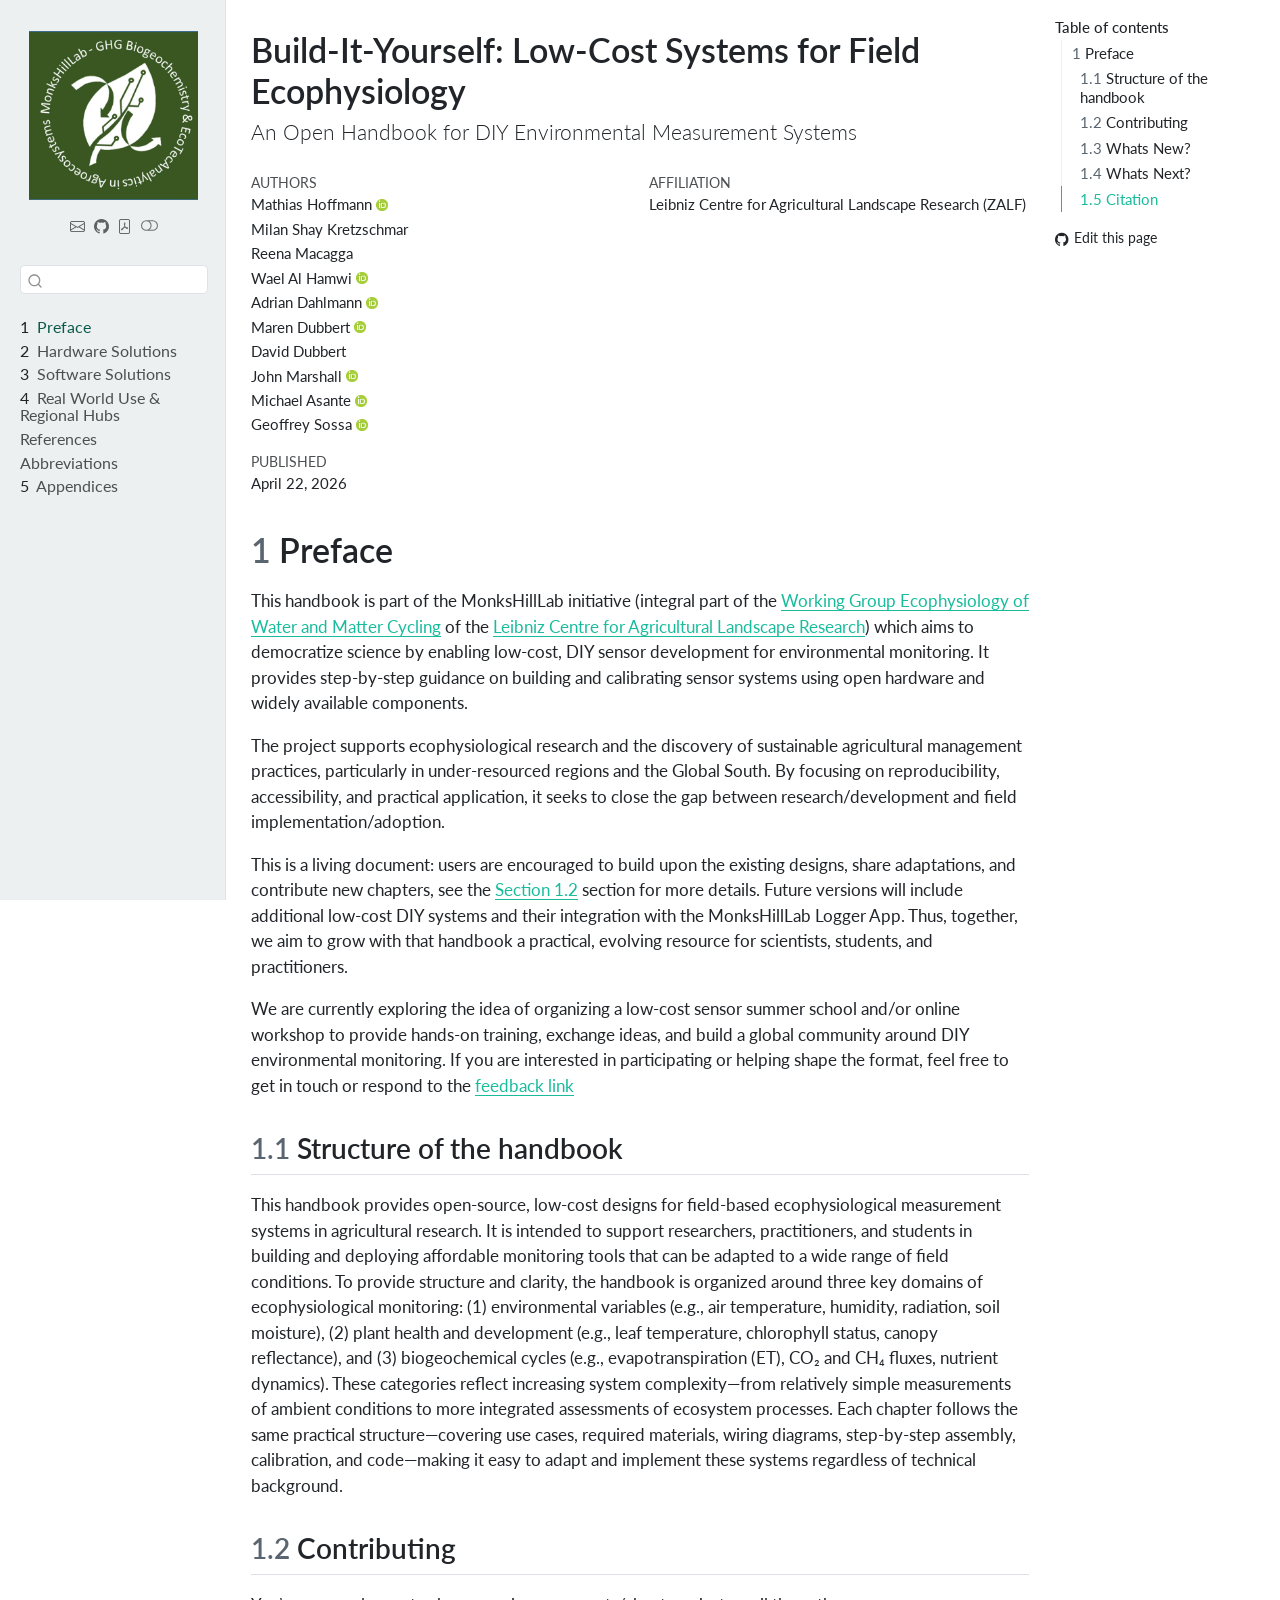
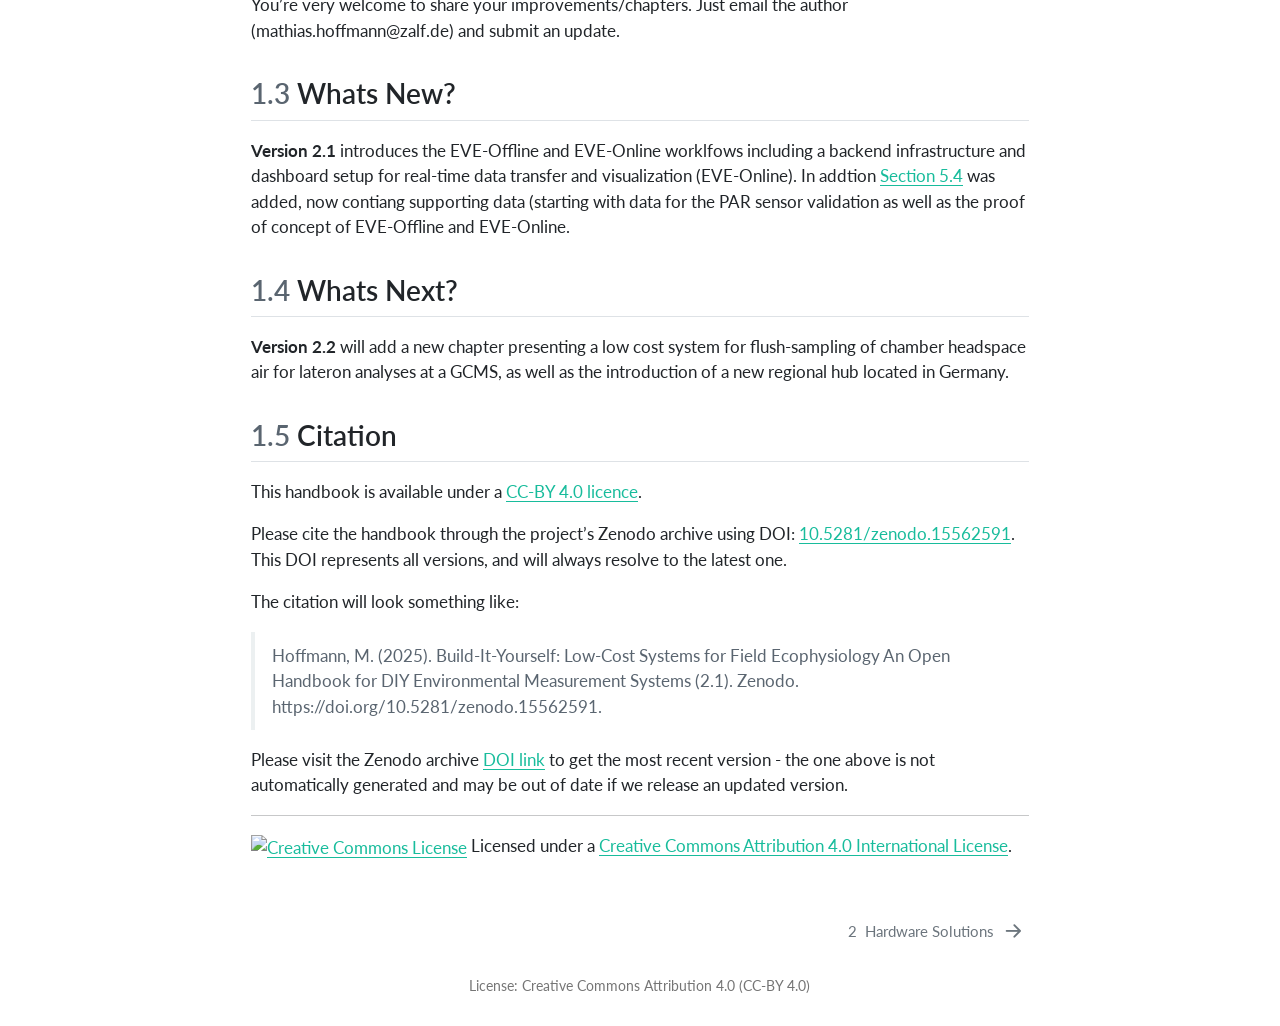
==== index.html @ f5f692bb "Built site for gh-pages" ====
<!DOCTYPE html>
<html xmlns="http://www.w3.org/1999/xhtml" lang="en" xml:lang="en"><head>

<meta charset="utf-8">
<meta name="generator" content="quarto-1.9.37">

<meta name="viewport" content="width=device-width, initial-scale=1.0, user-scalable=yes">

<meta name="author" content="Mathias Hoffmann">
<meta name="author" content="Milan Shay Kretzschmar">
<meta name="author" content="Reena Macagga">
<meta name="author" content="Wael Al Hamwi">
<meta name="author" content="Adrian Dahlmann">
<meta name="author" content="Maren Dubbert">
<meta name="author" content="David Dubbert">
<meta name="author" content="John Marshall">
<meta name="author" content="Michael Asante">
<meta name="author" content="Geoffrey Sossa">
<meta name="dcterms.date" content="2026-04-22">

<title>Build-It-Yourself: Low-Cost Systems for Field Ecophysiology</title>
<style>
/* Default styles provided by pandoc.
** See https://pandoc.org/MANUAL.html#variables-for-html for config info.
*/
code{white-space: pre-wrap;}
span.smallcaps{font-variant: small-caps;}
div.columns{display: flex; gap: min(4vw, 1.5em);}
div.column{flex: auto; overflow-x: auto;}
div.hanging-indent{margin-left: 1.5em; text-indent: -1.5em;}
ul.task-list{list-style: none;}
ul.task-list li input[type="checkbox"] {
  width: 0.8em;
  margin: 0 0.8em 0.2em -1em; /* quarto-specific, see https://github.com/quarto-dev/quarto-cli/issues/4556 */ 
  vertical-align: middle;
}
</style>


<script src="site_libs/quarto-nav/quarto-nav.js"></script>
<script src="site_libs/clipboard/clipboard.min.js"></script>
<script src="site_libs/quarto-search/autocomplete.umd.js"></script>
<script src="site_libs/quarto-search/fuse.min.js"></script>
<script src="site_libs/quarto-search/quarto-search.js"></script>
<meta name="quarto:offset" content="./">
<link href="./hardware-solutions.html" rel="next">
<link href="./assets/mhl-logo.png" rel="icon" type="image/png">
<script src="site_libs/quarto-html/quarto.js" type="module"></script>
<script src="site_libs/quarto-html/tabsets/tabsets.js" type="module"></script>
<script src="site_libs/quarto-html/popper.min.js"></script>
<script src="site_libs/quarto-html/tippy.umd.min.js"></script>
<script src="site_libs/quarto-html/anchor.min.js"></script>
<link href="site_libs/quarto-html/tippy.css" rel="stylesheet">
<link href="site_libs/quarto-html/quarto-syntax-highlighting-7f8f88aac4f3542376d5c11b86a4c14d.css" rel="stylesheet" class="quarto-color-scheme" id="quarto-text-highlighting-styles">
<link href="site_libs/quarto-html/quarto-syntax-highlighting-dark-d0ae9245876894da5ac7e18953ecc5cc.css" rel="stylesheet" class="quarto-color-scheme quarto-color-alternate" id="quarto-text-highlighting-styles">
<link href="site_libs/quarto-html/quarto-syntax-highlighting-7f8f88aac4f3542376d5c11b86a4c14d.css" rel="stylesheet" class="quarto-color-scheme-extra" id="quarto-text-highlighting-styles">
<script src="site_libs/bootstrap/bootstrap.min.js"></script>
<link href="site_libs/bootstrap/bootstrap-icons.css" rel="stylesheet">
<link href="site_libs/bootstrap/bootstrap-c75c47e41b4a108db95474492f6cf601.min.css" rel="stylesheet" append-hash="true" class="quarto-color-scheme" id="quarto-bootstrap" data-mode="light">
<link href="site_libs/bootstrap/bootstrap-dark-1c487531667cee9fc2b7a6ff2bb929b9.min.css" rel="stylesheet" append-hash="true" class="quarto-color-scheme quarto-color-alternate" id="quarto-bootstrap" data-mode="dark">
<link href="site_libs/bootstrap/bootstrap-c75c47e41b4a108db95474492f6cf601.min.css" rel="stylesheet" append-hash="true" class="quarto-color-scheme-extra" id="quarto-bootstrap" data-mode="light">
<script id="quarto-search-options" type="application/json">{
  "location": "sidebar",
  "copy-button": false,
  "collapse-after": 3,
  "panel-placement": "start",
  "type": "textbox",
  "limit": 50,
  "keyboard-shortcut": [
    "f",
    "/",
    "s"
  ],
  "show-item-context": false,
  "language": {
    "search-no-results-text": "No results",
    "search-matching-documents-text": "matching documents",
    "search-copy-link-title": "Copy link to search",
    "search-hide-matches-text": "Hide additional matches",
    "search-more-match-text": "more match in this document",
    "search-more-matches-text": "more matches in this document",
    "search-clear-button-title": "Clear",
    "search-text-placeholder": "",
    "search-detached-cancel-button-title": "Cancel",
    "search-submit-button-title": "Submit",
    "search-label": "Search"
  }
}</script>
<script async="" src="https://hypothes.is/embed.js"></script>
<script>
  window.document.addEventListener("DOMContentLoaded", function (_event) {
    document.body.classList.add('hypothesis-enabled');
  });
</script>


</head>

<body class="nav-sidebar docked quarto-light"><script id="quarto-html-before-body" type="application/javascript">
    const toggleBodyColorMode = (bsSheetEl) => {
      const mode = bsSheetEl.getAttribute("data-mode");
      const bodyEl = window.document.querySelector("body");
      if (mode === "dark") {
        bodyEl.classList.add("quarto-dark");
        bodyEl.classList.remove("quarto-light");
      } else {
        bodyEl.classList.add("quarto-light");
        bodyEl.classList.remove("quarto-dark");
      }
    }
    const toggleBodyColorPrimary = () => {
      const bsSheetEl = window.document.querySelector("link#quarto-bootstrap:not([rel=disabled-stylesheet])");
      if (bsSheetEl) {
        toggleBodyColorMode(bsSheetEl);
      }
    }
    const setColorSchemeToggle = (alternate) => {
      const toggles = window.document.querySelectorAll('.quarto-color-scheme-toggle');
      for (let i=0; i < toggles.length; i++) {
        const toggle = toggles[i];
        if (toggle) {
          if (alternate) {
            toggle.classList.add("alternate");
          } else {
            toggle.classList.remove("alternate");
          }
        }
      }
    };
    const toggleColorMode = (alternate) => {
      // Switch the stylesheets
      const primaryStylesheets = window.document.querySelectorAll('link.quarto-color-scheme:not(.quarto-color-alternate)');
      const alternateStylesheets = window.document.querySelectorAll('link.quarto-color-scheme.quarto-color-alternate');
      manageTransitions('#quarto-margin-sidebar .nav-link', false);
      if (alternate) {
        // note: dark is layered on light, we don't disable primary!
        enableStylesheet(alternateStylesheets);
        for (const sheetNode of alternateStylesheets) {
          if (sheetNode.id === "quarto-bootstrap") {
            toggleBodyColorMode(sheetNode);
          }
        }
      } else {
        disableStylesheet(alternateStylesheets);
        enableStylesheet(primaryStylesheets)
        toggleBodyColorPrimary();
      }
      manageTransitions('#quarto-margin-sidebar .nav-link', true);
      // Switch the toggles
      setColorSchemeToggle(alternate)
      // Hack to workaround the fact that safari doesn't
      // properly recolor the scrollbar when toggling (#1455)
      if (navigator.userAgent.indexOf('Safari') > 0 && navigator.userAgent.indexOf('Chrome') == -1) {
        manageTransitions("body", false);
        window.scrollTo(0, 1);
        setTimeout(() => {
          window.scrollTo(0, 0);
          manageTransitions("body", true);
        }, 40);
      }
    }
    const disableStylesheet = (stylesheets) => {
      for (let i=0; i < stylesheets.length; i++) {
        const stylesheet = stylesheets[i];
        stylesheet.rel = 'disabled-stylesheet';
      }
    }
    const enableStylesheet = (stylesheets) => {
      for (let i=0; i < stylesheets.length; i++) {
        const stylesheet = stylesheets[i];
        if(stylesheet.rel !== 'stylesheet') { // for Chrome, which will still FOUC without this check
          stylesheet.rel = 'stylesheet';
        }
      }
    }
    const manageTransitions = (selector, allowTransitions) => {
      const els = window.document.querySelectorAll(selector);
      for (let i=0; i < els.length; i++) {
        const el = els[i];
        if (allowTransitions) {
          el.classList.remove('notransition');
        } else {
          el.classList.add('notransition');
        }
      }
    }
    const isFileUrl = () => {
      return window.location.protocol === 'file:';
    }
    const hasAlternateSentinel = () => {
      let styleSentinel = getColorSchemeSentinel();
      if (styleSentinel !== null) {
        return styleSentinel === "alternate";
      } else {
        return false;
      }
    }
    const setStyleSentinel = (alternate) => {
      const value = alternate ? "alternate" : "default";
      if (!isFileUrl()) {
        window.localStorage.setItem("quarto-color-scheme", value);
      } else {
        localAlternateSentinel = value;
      }
    }
    const getColorSchemeSentinel = () => {
      if (!isFileUrl()) {
        const storageValue = window.localStorage.getItem("quarto-color-scheme");
        return storageValue != null ? storageValue : localAlternateSentinel;
      } else {
        return localAlternateSentinel;
      }
    }
    const toggleGiscusIfUsed = (isAlternate, darkModeDefault) => {
      const baseTheme = document.querySelector('#giscus-base-theme')?.value ?? 'light';
      const alternateTheme = document.querySelector('#giscus-alt-theme')?.value ?? 'dark';
      let newTheme = '';
      if(authorPrefersDark) {
        newTheme = isAlternate ? baseTheme : alternateTheme;
      } else {
        newTheme = isAlternate ? alternateTheme : baseTheme;
      }
      const changeGiscusTheme = () => {
        // From: https://github.com/giscus/giscus/issues/336
        const sendMessage = (message) => {
          const iframe = document.querySelector('iframe.giscus-frame');
          if (!iframe) return;
          iframe.contentWindow.postMessage({ giscus: message }, 'https://giscus.app');
        }
        sendMessage({
          setConfig: {
            theme: newTheme
          }
        });
      }
      const isGiscussLoaded = window.document.querySelector('iframe.giscus-frame') !== null;
      if (isGiscussLoaded) {
        changeGiscusTheme();
      }
    };
    const authorPrefersDark = false;
    const darkModeDefault = authorPrefersDark;
      document.querySelector('link#quarto-text-highlighting-styles.quarto-color-scheme-extra').rel = 'disabled-stylesheet';
      document.querySelector('link#quarto-bootstrap.quarto-color-scheme-extra').rel = 'disabled-stylesheet';
    let localAlternateSentinel = darkModeDefault ? 'alternate' : 'default';
    // Dark / light mode switch
    window.quartoToggleColorScheme = () => {
      // Read the current dark / light value
      let toAlternate = !hasAlternateSentinel();
      toggleColorMode(toAlternate);
      setStyleSentinel(toAlternate);
      toggleGiscusIfUsed(toAlternate, darkModeDefault);
      window.dispatchEvent(new Event('resize'));
    };
    // Switch to dark mode if need be
    if (hasAlternateSentinel()) {
      toggleColorMode(true);
    } else {
      toggleColorMode(false);
    }
  </script>

<div id="quarto-search-results"></div>
  <header id="quarto-header" class="headroom fixed-top">
  <nav class="quarto-secondary-nav">
    <div class="container-fluid d-flex">
      <button type="button" class="quarto-btn-toggle btn" data-bs-toggle="collapse" role="button" data-bs-target=".quarto-sidebar-collapse-item" aria-controls="quarto-sidebar" aria-expanded="false" aria-label="Toggle sidebar navigation" onclick="if (window.quartoToggleHeadroom) { window.quartoToggleHeadroom(); }">
        <i class="bi bi-layout-text-sidebar-reverse"></i>
      </button>
        <nav class="quarto-page-breadcrumbs" aria-label="breadcrumb"><ol class="breadcrumb"><li class="breadcrumb-item"><a href="./index.html"><span class="chapter-number">1</span>&nbsp; <span class="chapter-title">Preface</span></a></li></ol></nav>
        <a class="flex-grow-1" role="navigation" data-bs-toggle="collapse" data-bs-target=".quarto-sidebar-collapse-item" aria-controls="quarto-sidebar" aria-expanded="false" aria-label="Toggle sidebar navigation" onclick="if (window.quartoToggleHeadroom) { window.quartoToggleHeadroom(); }">      
        </a>
      <button type="button" class="btn quarto-search-button" aria-label="Search" onclick="window.quartoOpenSearch();">
        <i class="bi bi-search"></i>
      </button>
    </div>
  </nav>
</header>
<!-- content -->
<div id="quarto-content" class="quarto-container page-columns page-rows-contents page-layout-article">
<!-- sidebar -->
  <nav id="quarto-sidebar" class="sidebar collapse collapse-horizontal quarto-sidebar-collapse-item sidebar-navigation docked overflow-auto">
    <div class="pt-lg-2 mt-2 text-center sidebar-header sidebar-header-stacked">
      <a href="./index.html" class="sidebar-logo-link">
      <img src="./assets/mhl-logo.png" alt="" class="sidebar-logo light-content py-0 d-lg-inline d-none">
      <img src="./assets/mhl-logo.png" alt="" class="sidebar-logo dark-content py-0 d-lg-inline d-none">
      </a>
    <div class="sidebar-title mb-0 py-0">
      <a href="./"></a> 
        <div class="sidebar-tools-main tools-wide">
    <a href="mailto:mathiashoffmann@zalf.de" title="" class="quarto-navigation-tool px-1" aria-label=""><i class="bi bi-envelope"></i></a>
    <a href="https://github.com/zalf-lli/LCSfFE-handbook" title="Source Code" class="quarto-navigation-tool px-1" aria-label="Source Code"><i class="bi bi-github"></i></a>
    <a href="./Build-It-Yourself--Low-Cost-Systems-for-Field-Ecophysiology.pdf" title="Download PDF" class="quarto-navigation-tool px-1" aria-label="Download PDF"><i class="bi bi-file-pdf"></i></a>
  <a href="" class="quarto-color-scheme-toggle quarto-navigation-tool  px-1" onclick="window.quartoToggleColorScheme(); return false;" title="Toggle dark mode"><i class="bi"></i></a>
</div>
    </div>
      </div>
        <div class="mt-2 flex-shrink-0 align-items-center">
        <div class="sidebar-search">
        <div id="quarto-search" class="" title="Search"></div>
        </div>
        </div>
    <div class="sidebar-menu-container"> 
    <ul class="list-unstyled mt-1">
        <li class="sidebar-item">
  <div class="sidebar-item-container"> 
  <a href="./index.html" class="sidebar-item-text sidebar-link active">
 <span class="menu-text"><span class="chapter-number">1</span>&nbsp; <span class="chapter-title">Preface</span></span></a>
  </div>
</li>
        <li class="sidebar-item">
  <div class="sidebar-item-container"> 
  <a href="./hardware-solutions.html" class="sidebar-item-text sidebar-link">
 <span class="menu-text"><span class="chapter-number">2</span>&nbsp; <span class="chapter-title">Hardware Solutions</span></span></a>
  </div>
</li>
        <li class="sidebar-item">
  <div class="sidebar-item-container"> 
  <a href="./software-solutions.html" class="sidebar-item-text sidebar-link">
 <span class="menu-text"><span class="chapter-number">3</span>&nbsp; <span class="chapter-title">Software Solutions</span></span></a>
  </div>
</li>
        <li class="sidebar-item">
  <div class="sidebar-item-container"> 
  <a href="./real-world-use.html" class="sidebar-item-text sidebar-link">
 <span class="menu-text"><span class="chapter-number">4</span>&nbsp; <span class="chapter-title">Real World Use &amp; Regional Hubs</span></span></a>
  </div>
</li>
        <li class="sidebar-item">
  <div class="sidebar-item-container"> 
  <a href="./references.html" class="sidebar-item-text sidebar-link">
 <span class="menu-text">References</span></a>
  </div>
</li>
        <li class="sidebar-item">
  <div class="sidebar-item-container"> 
  <a href="./abbreviations.html" class="sidebar-item-text sidebar-link">
 <span class="menu-text">Abbreviations</span></a>
  </div>
</li>
        <li class="sidebar-item">
  <div class="sidebar-item-container"> 
  <a href="./appendices.html" class="sidebar-item-text sidebar-link">
 <span class="menu-text"><span class="chapter-number">5</span>&nbsp; <span class="chapter-title">Appendices</span></span></a>
  </div>
</li>
    </ul>
    </div>
</nav>
<div id="quarto-sidebar-glass" class="quarto-sidebar-collapse-item" data-bs-toggle="collapse" data-bs-target=".quarto-sidebar-collapse-item"></div>
<!-- margin-sidebar -->
    <div id="quarto-margin-sidebar" class="sidebar margin-sidebar">
        <nav id="TOC" role="doc-toc" class="toc-active">
    <h2 id="toc-title">Table of contents</h2>
   
  <ul>
  <li><a href="#sec-preface" id="toc-sec-preface" class="nav-link active" data-scroll-target="#sec-preface"><span class="header-section-number">1</span> Preface</a>
  <ul class="collapse">
  <li><a href="#sec-structure" id="toc-sec-structure" class="nav-link" data-scroll-target="#sec-structure"><span class="header-section-number">1.1</span> Structure of the handbook</a></li>
  <li><a href="#sec-contributing" id="toc-sec-contributing" class="nav-link" data-scroll-target="#sec-contributing"><span class="header-section-number">1.2</span> Contributing</a></li>
  <li><a href="#sec-whats-new" id="toc-sec-whats-new" class="nav-link" data-scroll-target="#sec-whats-new"><span class="header-section-number">1.3</span> Whats New?</a></li>
  <li><a href="#sec-whats-next" id="toc-sec-whats-next" class="nav-link" data-scroll-target="#sec-whats-next"><span class="header-section-number">1.4</span> Whats Next?</a></li>
  <li><a href="#sec-citation" id="toc-sec-citation" class="nav-link" data-scroll-target="#sec-citation"><span class="header-section-number">1.5</span> Citation</a></li>
  </ul></li>
  </ul>
<div class="toc-actions"><ul><li><a href="https://github.com/zalf-lli/LCSfFE-handbook/edit/main/index.qmd" class="toc-action"><i class="bi bi-github"></i>Edit this page</a></li></ul></div></nav>
    </div>
<!-- main -->
<main class="content" id="quarto-document-content">


<header id="title-block-header" class="quarto-title-block default">
<div class="quarto-title">
<h1 class="title">Build-It-Yourself: Low-Cost Systems for Field Ecophysiology</h1>
<p class="subtitle lead">An Open Handbook for DIY Environmental Measurement Systems</p>
</div>


<div class="quarto-title-meta-author">
  <div class="quarto-title-meta-heading">Authors</div>
  <div class="quarto-title-meta-heading">Affiliation</div>
  
    <div class="quarto-title-meta-contents">
    <p class="author">Mathias Hoffmann <a href="https://orcid.org/0000-0002-2776-1403" class="quarto-title-author-orcid"> <img src="[data-uri]"></a></p>
  </div>
  <div class="quarto-title-meta-contents">
        <p class="affiliation">
            Leibniz Centre for Agricultural Landscape Research (ZALF)
          </p>
      </div>
    <div class="quarto-title-meta-contents">
    <p class="author">Milan Shay Kretzschmar </p>
  </div>
  <div class="quarto-title-meta-contents">
      </div>
    <div class="quarto-title-meta-contents">
    <p class="author">Reena Macagga </p>
  </div>
  <div class="quarto-title-meta-contents">
      </div>
    <div class="quarto-title-meta-contents">
    <p class="author">Wael Al Hamwi <a href="https://orcid.org/0000-0003-0915-5626" class="quarto-title-author-orcid"> <img src="[data-uri]"></a></p>
  </div>
  <div class="quarto-title-meta-contents">
      </div>
    <div class="quarto-title-meta-contents">
    <p class="author">Adrian Dahlmann <a href="https://orcid.org/0000-0001-8195-5375" class="quarto-title-author-orcid"> <img src="[data-uri]"></a></p>
  </div>
  <div class="quarto-title-meta-contents">
      </div>
    <div class="quarto-title-meta-contents">
    <p class="author">Maren Dubbert <a href="https://orcid.org/0000-0002-2352-8516" class="quarto-title-author-orcid"> <img src="[data-uri]"></a></p>
  </div>
  <div class="quarto-title-meta-contents">
      </div>
    <div class="quarto-title-meta-contents">
    <p class="author">David Dubbert </p>
  </div>
  <div class="quarto-title-meta-contents">
      </div>
    <div class="quarto-title-meta-contents">
    <p class="author">John Marshall <a href="https://orcid.org/0000-0002-3841-8942" class="quarto-title-author-orcid"> <img src="[data-uri]"></a></p>
  </div>
  <div class="quarto-title-meta-contents">
      </div>
    <div class="quarto-title-meta-contents">
    <p class="author">Michael Asante <a href="https://orcid.org/0000-0002-9727-3413" class="quarto-title-author-orcid"> <img src="[data-uri]"></a></p>
  </div>
  <div class="quarto-title-meta-contents">
      </div>
    <div class="quarto-title-meta-contents">
    <p class="author">Geoffrey Sossa <a href="https://orcid.org/0000-0002-6990-8231" class="quarto-title-author-orcid"> <img src="[data-uri]"></a></p>
  </div>
  <div class="quarto-title-meta-contents">
      </div>
  </div>

<div class="quarto-title-meta">

      
    <div>
    <div class="quarto-title-meta-heading">Published</div>
    <div class="quarto-title-meta-contents">
      <p class="date">April 22, 2026</p>
    </div>
  </div>
  
    
  </div>
  


</header>


<section id="sec-preface" class="level1" data-number="1">
<h1 data-number="1"><span class="header-section-number">1</span> Preface</h1>
<p>This handbook is part of the MonksHillLab initiative (integral part of the <a href="https://www.zalf.de/en/struktur/pb1/ibg/Pages/default.aspx">Working Group Ecophysiology of Water and Matter Cycling</a> of the <a href="https://www.zalf.de/en/Pages/ZALF.aspx">Leibniz Centre for Agricultural Landscape Research</a>) which aims to democratize science by enabling low-cost, DIY sensor development for environmental monitoring. It provides step-by-step guidance on building and calibrating sensor systems using open hardware and widely available components.</p>
<p>The project supports ecophysiological research and the discovery of sustainable agricultural management practices, particularly in under-resourced regions and the Global South. By focusing on reproducibility, accessibility, and practical application, it seeks to close the gap between research/development and field implementation/adoption.</p>
<p>This is a living document: users are encouraged to build upon the existing designs, share adaptations, and contribute new chapters, see the <a href="#sec-contributing" class="quarto-xref"><span>Section 1.2</span></a> section for more details. Future versions will include additional low-cost DIY systems and their integration with the MonksHillLab Logger App. Thus, together, we aim to grow with that handbook a practical, evolving resource for scientists, students, and practitioners.</p>
<p>We are currently exploring the idea of organizing a low-cost sensor summer school and/or online workshop to provide hands-on training, exchange ideas, and build a global community around DIY environmental monitoring. If you are interested in participating or helping shape the format, feel free to get in touch or respond to the <a href="https://docs.google.com/forms/d/e/1FAIpQLSd-lZMnjAK-ll1-eMoKwWdKpjrdHeFioPDRd5Fp-lMQW38EWg/viewform?usp=header">feedback link</a></p>
<section id="sec-structure" class="level2" data-number="1.1">
<h2 data-number="1.1" class="anchored" data-anchor-id="sec-structure"><span class="header-section-number">1.1</span> Structure of the handbook</h2>
<p>This handbook provides open-source, low-cost designs for field-based ecophysiological measurement systems in agricultural research. It is intended to support researchers, practitioners, and students in building and deploying affordable monitoring tools that can be adapted to a wide range of field conditions. To provide structure and clarity, the handbook is organized around three key domains of ecophysiological monitoring: (1) environmental variables (e.g., air temperature, humidity, radiation, soil moisture), (2) plant health and development (e.g., leaf temperature, chlorophyll status, canopy reflectance), and (3) biogeochemical cycles (e.g., evapotranspiration (ET), CO₂ and CH₄ fluxes, nutrient dynamics). These categories reflect increasing system complexity—from relatively simple measurements of ambient conditions to more integrated assessments of ecosystem processes. Each chapter follows the same practical structure—covering use cases, required materials, wiring diagrams, step-by-step assembly, calibration, and code—making it easy to adapt and implement these systems regardless of technical background.</p>
</section>
<section id="sec-contributing" class="level2" data-number="1.2">
<h2 data-number="1.2" class="anchored" data-anchor-id="sec-contributing"><span class="header-section-number">1.2</span> Contributing</h2>
<p>You’re very welcome to share your improvements/chapters. Just email the author (mathias.hoffmann@zalf.de) and submit an update.</p>
</section>
<section id="sec-whats-new" class="level2" data-number="1.3">
<h2 data-number="1.3" class="anchored" data-anchor-id="sec-whats-new"><span class="header-section-number">1.3</span> Whats New?</h2>
<p><strong>Version 2.1</strong> introduces the EVE-Offline and EVE-Online worklfows including a backend infrastructure and dashboard setup for real-time data transfer and visualization (EVE-Online). In addtion <a href="appendices.html#sec-appendix_D" class="quarto-xref"><span>Section 5.4</span></a> was added, now contiang supporting data (starting with data for the PAR sensor validation as well as the proof of concept of EVE-Offline and EVE-Online.</p>
</section>
<section id="sec-whats-next" class="level2" data-number="1.4">
<h2 data-number="1.4" class="anchored" data-anchor-id="sec-whats-next"><span class="header-section-number">1.4</span> Whats Next?</h2>
<p><strong>Version 2.2</strong> will add a new chapter presenting a low cost system for flush-sampling of chamber headspace air for lateron analyses at a GCMS, as well as the introduction of a new regional hub located in Germany.</p>
</section>
<section id="sec-citation" class="level2" data-number="1.5">
<h2 data-number="1.5" class="anchored" data-anchor-id="sec-citation"><span class="header-section-number">1.5</span> Citation</h2>
<p>This handbook is available under a <a href="https://github.com/zalf-lli/LCSfFE-handbook/blob/main/LICENSE.md">CC-BY 4.0 licence</a>.</p>
<p>Please cite the handbook through the project’s Zenodo archive using DOI: <a href="https://doi.org/10.5281/zenodo.15562591">10.5281/zenodo.15562591</a>. This DOI represents all versions, and will always resolve to the latest one.</p>
<p>The citation will look something like:</p>
<blockquote class="blockquote">
<p>Hoffmann, M. (2025). Build-It-Yourself: Low-Cost Systems for Field Ecophysiology An Open Handbook for DIY Environmental Measurement Systems (2.1). Zenodo. https://doi.org/10.5281/zenodo.15562591.</p>
</blockquote>
<p>Please visit the Zenodo archive <a href="https://doi.org/10.5281/zenodo.15562591">DOI link</a> to get the most recent version - the one above is not automatically generated and may be out of date if we release an updated version.</p>
<hr>
<p><a rel="license" href="http://creativecommons.org/licenses/by/4.0/"><img src="https://i.creativecommons.org/l/by/4.0/88x31.png" alt="Creative Commons License" style="border-width:0"></a> Licensed under a <a rel="license" href="http://creativecommons.org/licenses/by/4.0/">Creative Commons Attribution 4.0 International License</a>.</p>


</section>
</section>

</main> <!-- /main -->
<script id="quarto-html-after-body" type="application/javascript">
  window.document.addEventListener("DOMContentLoaded", function (event) {
    // Ensure there is a toggle, if there isn't float one in the top right
    if (window.document.querySelector('.quarto-color-scheme-toggle') === null) {
      const a = window.document.createElement('a');
      a.classList.add('top-right');
      a.classList.add('quarto-color-scheme-toggle');
      a.href = "";
      a.onclick = function() { try { window.quartoToggleColorScheme(); } catch {} return false; };
      const i = window.document.createElement("i");
      i.classList.add('bi');
      a.appendChild(i);
      window.document.body.appendChild(a);
    }
    setColorSchemeToggle(hasAlternateSentinel())
    const icon = "";
    const anchorJS = new window.AnchorJS();
    anchorJS.options = {
      placement: 'right',
      icon: icon
    };
    anchorJS.add('.anchored');
    const isCodeAnnotation = (el) => {
      for (const clz of el.classList) {
        if (clz.startsWith('code-annotation-')) {                     
          return true;
        }
      }
      return false;
    }
    const onCopySuccess = function(e) {
      // button target
      const button = e.trigger;
      // don't keep focus
      button.blur();
      // flash "checked"
      button.classList.add('code-copy-button-checked');
      var currentTitle = button.getAttribute("title");
      button.setAttribute("title", "Copied!");
      let tooltip;
      if (window.bootstrap) {
        button.setAttribute("data-bs-toggle", "tooltip");
        button.setAttribute("data-bs-placement", "left");
        button.setAttribute("data-bs-title", "Copied!");
        tooltip = new bootstrap.Tooltip(button, 
          { trigger: "manual", 
            customClass: "code-copy-button-tooltip",
            offset: [0, -8]});
        tooltip.show();    
      }
      setTimeout(function() {
        if (tooltip) {
          tooltip.hide();
          button.removeAttribute("data-bs-title");
          button.removeAttribute("data-bs-toggle");
          button.removeAttribute("data-bs-placement");
        }
        button.setAttribute("title", currentTitle);
        button.classList.remove('code-copy-button-checked');
      }, 1000);
      // clear code selection
      e.clearSelection();
    }
    const getTextToCopy = function(trigger) {
      const outerScaffold = trigger.parentElement.cloneNode(true);
      const codeEl = outerScaffold.querySelector('code');
      for (const childEl of codeEl.children) {
        if (isCodeAnnotation(childEl)) {
          childEl.remove();
        }
      }
      return codeEl.innerText;
    }
    const clipboard = new window.ClipboardJS('.code-copy-button:not([data-in-quarto-modal])', {
      text: getTextToCopy
    });
    clipboard.on('success', onCopySuccess);
    if (window.document.getElementById('quarto-embedded-source-code-modal')) {
      const clipboardModal = new window.ClipboardJS('.code-copy-button[data-in-quarto-modal]', {
        text: getTextToCopy,
        container: window.document.getElementById('quarto-embedded-source-code-modal')
      });
      clipboardModal.on('success', onCopySuccess);
    }
      var localhostRegex = new RegExp(/^(?:http|https):\/\/localhost\:?[0-9]*\//);
      var mailtoRegex = new RegExp(/^mailto:/);
        var filterRegex = new RegExp('/' + window.location.host + '/');
      var isInternal = (href) => {
          return filterRegex.test(href) || localhostRegex.test(href) || mailtoRegex.test(href);
      }
      // Inspect non-navigation links and adorn them if external
     var links = window.document.querySelectorAll('a[href]:not(.nav-link):not(.navbar-brand):not(.toc-action):not(.sidebar-link):not(.sidebar-item-toggle):not(.pagination-link):not(.no-external):not([aria-hidden]):not(.dropdown-item):not(.quarto-navigation-tool):not(.about-link)');
      for (var i=0; i<links.length; i++) {
        const link = links[i];
        if (!isInternal(link.href)) {
          // undo the damage that might have been done by quarto-nav.js in the case of
          // links that we want to consider external
          if (link.dataset.originalHref !== undefined) {
            link.href = link.dataset.originalHref;
          }
        }
      }
    function tippyHover(el, contentFn, onTriggerFn, onUntriggerFn) {
      const config = {
        allowHTML: true,
        maxWidth: 500,
        delay: 100,
        arrow: false,
        appendTo: function(el) {
            return el.parentElement;
        },
        interactive: true,
        interactiveBorder: 10,
        theme: 'quarto',
        placement: 'bottom-start',
      };
      if (contentFn) {
        config.content = contentFn;
      }
      if (onTriggerFn) {
        config.onTrigger = onTriggerFn;
      }
      if (onUntriggerFn) {
        config.onUntrigger = onUntriggerFn;
      }
      window.tippy(el, config); 
    }
    const noterefs = window.document.querySelectorAll('a[role="doc-noteref"]');
    for (var i=0; i<noterefs.length; i++) {
      const ref = noterefs[i];
      tippyHover(ref, function() {
        // use id or data attribute instead here
        let href = ref.getAttribute('data-footnote-href') || ref.getAttribute('href');
        try { href = new URL(href).hash; } catch {}
        const id = href.replace(/^#\/?/, "");
        const note = window.document.getElementById(id);
        if (note) {
          return note.innerHTML;
        } else {
          return "";
        }
      });
    }
    const xrefs = window.document.querySelectorAll('a.quarto-xref');
    const processXRef = (id, note) => {
      // Strip column container classes
      const stripColumnClz = (el) => {
        el.classList.remove("page-full", "page-columns");
        if (el.children) {
          for (const child of el.children) {
            stripColumnClz(child);
          }
        }
      }
      stripColumnClz(note)
      if (id === null || id.startsWith('sec-')) {
        // Special case sections, only their first couple elements
        const container = document.createElement("div");
        if (note.children && note.children.length > 2) {
          container.appendChild(note.children[0].cloneNode(true));
          for (let i = 1; i < note.children.length; i++) {
            const child = note.children[i];
            if (child.tagName === "P" && child.innerText === "") {
              continue;
            } else {
              container.appendChild(child.cloneNode(true));
              break;
            }
          }
          if (window.Quarto?.typesetMath) {
            window.Quarto.typesetMath(container);
          }
          return container.innerHTML
        } else {
          if (window.Quarto?.typesetMath) {
            window.Quarto.typesetMath(note);
          }
          return note.innerHTML;
        }
      } else {
        // Remove any anchor links if they are present
        const anchorLink = note.querySelector('a.anchorjs-link');
        if (anchorLink) {
          anchorLink.remove();
        }
        if (window.Quarto?.typesetMath) {
          window.Quarto.typesetMath(note);
        }
        if (note.classList.contains("callout")) {
          return note.outerHTML;
        } else {
          return note.innerHTML;
        }
      }
    }
    for (var i=0; i<xrefs.length; i++) {
      const xref = xrefs[i];
      tippyHover(xref, undefined, function(instance) {
        instance.disable();
        let url = xref.getAttribute('href');
        let hash = undefined; 
        if (url.startsWith('#')) {
          hash = url;
        } else {
          try { hash = new URL(url).hash; } catch {}
        }
        if (hash) {
          const id = hash.replace(/^#\/?/, "");
          const note = window.document.getElementById(id);
          if (note !== null) {
            try {
              const html = processXRef(id, note.cloneNode(true));
              instance.setContent(html);
            } finally {
              instance.enable();
              instance.show();
            }
          } else {
            // See if we can fetch this
            fetch(url.split('#')[0])
            .then(res => res.text())
            .then(html => {
              const parser = new DOMParser();
              const htmlDoc = parser.parseFromString(html, "text/html");
              const note = htmlDoc.getElementById(id);
              if (note !== null) {
                const html = processXRef(id, note);
                instance.setContent(html);
              } 
            }).finally(() => {
              instance.enable();
              instance.show();
            });
          }
        } else {
          // See if we can fetch a full url (with no hash to target)
          // This is a special case and we should probably do some content thinning / targeting
          fetch(url)
          .then(res => res.text())
          .then(html => {
            const parser = new DOMParser();
            const htmlDoc = parser.parseFromString(html, "text/html");
            const note = htmlDoc.querySelector('main.content');
            if (note !== null) {
              // This should only happen for chapter cross references
              // (since there is no id in the URL)
              // remove the first header
              if (note.children.length > 0 && note.children[0].tagName === "HEADER") {
                note.children[0].remove();
              }
              const html = processXRef(null, note);
              instance.setContent(html);
            } 
          }).finally(() => {
            instance.enable();
            instance.show();
          });
        }
      }, function(instance) {
      });
    }
        let selectedAnnoteEl;
        const selectorForAnnotation = ( cell, annotation) => {
          let cellAttr = 'data-code-cell="' + cell + '"';
          let lineAttr = 'data-code-annotation="' +  annotation + '"';
          const selector = 'span[' + cellAttr + '][' + lineAttr + ']';
          return selector;
        }
        const selectCodeLines = (annoteEl) => {
          const doc = window.document;
          const targetCell = annoteEl.getAttribute("data-target-cell");
          const targetAnnotation = annoteEl.getAttribute("data-target-annotation");
          const annoteSpan = window.document.querySelector(selectorForAnnotation(targetCell, targetAnnotation));
          const lines = annoteSpan.getAttribute("data-code-lines").split(",");
          const lineIds = lines.map((line) => {
            return targetCell + "-" + line;
          })
          let top = null;
          let height = null;
          let parent = null;
          if (lineIds.length > 0) {
              //compute the position of the single el (top and bottom and make a div)
              const el = window.document.getElementById(lineIds[0]);
              top = el.offsetTop;
              height = el.offsetHeight;
              parent = el.parentElement.parentElement;
            if (lineIds.length > 1) {
              const lastEl = window.document.getElementById(lineIds[lineIds.length - 1]);
              const bottom = lastEl.offsetTop + lastEl.offsetHeight;
              height = bottom - top;
            }
            if (top !== null && height !== null && parent !== null) {
              // cook up a div (if necessary) and position it 
              let div = window.document.getElementById("code-annotation-line-highlight");
              if (div === null) {
                div = window.document.createElement("div");
                div.setAttribute("id", "code-annotation-line-highlight");
                div.style.position = 'absolute';
                parent.appendChild(div);
              }
              div.style.top = top - 2 + "px";
              div.style.height = height + 4 + "px";
              div.style.left = 0;
              let gutterDiv = window.document.getElementById("code-annotation-line-highlight-gutter");
              if (gutterDiv === null) {
                gutterDiv = window.document.createElement("div");
                gutterDiv.setAttribute("id", "code-annotation-line-highlight-gutter");
                gutterDiv.style.position = 'absolute';
                const codeCell = window.document.getElementById(targetCell);
                const gutter = codeCell.querySelector('.code-annotation-gutter');
                gutter.appendChild(gutterDiv);
              }
              gutterDiv.style.top = top - 2 + "px";
              gutterDiv.style.height = height + 4 + "px";
            }
            selectedAnnoteEl = annoteEl;
          }
        };
        const unselectCodeLines = () => {
          const elementsIds = ["code-annotation-line-highlight", "code-annotation-line-highlight-gutter"];
          elementsIds.forEach((elId) => {
            const div = window.document.getElementById(elId);
            if (div) {
              div.remove();
            }
          });
          selectedAnnoteEl = undefined;
        };
          // Handle positioning of the toggle
      window.addEventListener(
        "resize",
        throttle(() => {
          elRect = undefined;
          if (selectedAnnoteEl) {
            selectCodeLines(selectedAnnoteEl);
          }
        }, 10)
      );
      function throttle(fn, ms) {
      let throttle = false;
      let timer;
        return (...args) => {
          if(!throttle) { // first call gets through
              fn.apply(this, args);
              throttle = true;
          } else { // all the others get throttled
              if(timer) clearTimeout(timer); // cancel #2
              timer = setTimeout(() => {
                fn.apply(this, args);
                timer = throttle = false;
              }, ms);
          }
        };
      }
        // Attach click handler to the DT
        const annoteDls = window.document.querySelectorAll('dt[data-target-cell]');
        for (const annoteDlNode of annoteDls) {
          annoteDlNode.addEventListener('click', (event) => {
            const clickedEl = event.target;
            if (clickedEl !== selectedAnnoteEl) {
              unselectCodeLines();
              const activeEl = window.document.querySelector('dt[data-target-cell].code-annotation-active');
              if (activeEl) {
                activeEl.classList.remove('code-annotation-active');
              }
              selectCodeLines(clickedEl);
              clickedEl.classList.add('code-annotation-active');
            } else {
              // Unselect the line
              unselectCodeLines();
              clickedEl.classList.remove('code-annotation-active');
            }
          });
        }
    const findCites = (el) => {
      const parentEl = el.parentElement;
      if (parentEl) {
        const cites = parentEl.dataset.cites;
        if (cites) {
          return {
            el,
            cites: cites.split(' ')
          };
        } else {
          return findCites(el.parentElement)
        }
      } else {
        return undefined;
      }
    };
    var bibliorefs = window.document.querySelectorAll('a[role="doc-biblioref"]');
    for (var i=0; i<bibliorefs.length; i++) {
      const ref = bibliorefs[i];
      const citeInfo = findCites(ref);
      if (citeInfo) {
        tippyHover(citeInfo.el, function() {
          var popup = window.document.createElement('div');
          citeInfo.cites.forEach(function(cite) {
            var citeDiv = window.document.createElement('div');
            citeDiv.classList.add('hanging-indent');
            citeDiv.classList.add('csl-entry');
            var biblioDiv = window.document.getElementById('ref-' + cite);
            if (biblioDiv) {
              citeDiv.innerHTML = biblioDiv.innerHTML;
            }
            popup.appendChild(citeDiv);
          });
          return popup.innerHTML;
        });
      }
    }
  });
  </script>
<nav class="page-navigation">
  <div class="nav-page nav-page-previous">
  </div>
  <div class="nav-page nav-page-next">
      <a href="./hardware-solutions.html" class="pagination-link" aria-label="Hardware Solutions">
        <span class="nav-page-text"><span class="chapter-number">2</span>&nbsp; <span class="chapter-title">Hardware Solutions</span></span> <i class="bi bi-arrow-right-short"></i>
      </a>
  </div>
</nav>
</div> <!-- /content -->
<footer class="footer">
  <div class="nav-footer">
    <div class="nav-footer-left">
      &nbsp;
    </div>   
    <div class="nav-footer-center">
<p>License: Creative Commons Attribution 4.0 (CC-BY 4.0)</p>
<div class="toc-actions d-sm-block d-md-none"><ul><li><a href="https://github.com/zalf-lli/LCSfFE-handbook/edit/main/index.qmd" class="toc-action"><i class="bi bi-github"></i>Edit this page</a></li></ul></div></div>
    <div class="nav-footer-right">
      &nbsp;
    </div>
  </div>
</footer>




</body></html>
---- site_libs/quarto-html/tippy.css ----
.tippy-box[data-animation=fade][data-state=hidden]{opacity:0}[data-tippy-root]{max-width:calc(100vw - 10px)}.tippy-box{position:relative;background-color:#333;color:#fff;border-radius:4px;font-size:14px;line-height:1.4;white-space:normal;outline:0;transition-property:transform,visibility,opacity}.tippy-box[data-placement^=top]>.tippy-arrow{bottom:0}.tippy-box[data-placement^=top]>.tippy-arrow:before{bottom:-7px;left:0;border-width:8px 8px 0;border-top-color:initial;transform-origin:center top}.tippy-box[data-placement^=bottom]>.tippy-arrow{top:0}.tippy-box[data-placement^=bottom]>.tippy-arrow:before{top:-7px;left:0;border-width:0 8px 8px;border-bottom-color:initial;transform-origin:center bottom}.tippy-box[data-placement^=left]>.tippy-arrow{right:0}.tippy-box[data-placement^=left]>.tippy-arrow:before{border-width:8px 0 8px 8px;border-left-color:initial;right:-7px;transform-origin:center left}.tippy-box[data-placement^=right]>.tippy-arrow{left:0}.tippy-box[data-placement^=right]>.tippy-arrow:before{left:-7px;border-width:8px 8px 8px 0;border-right-color:initial;transform-origin:center right}.tippy-box[data-inertia][data-state=visible]{transition-timing-function:cubic-bezier(.54,1.5,.38,1.11)}.tippy-arrow{width:16px;height:16px;color:#333}.tippy-arrow:before{content:"";position:absolute;border-color:transparent;border-style:solid}.tippy-content{position:relative;padding:5px 9px;z-index:1}
---- site_libs/quarto-html/quarto-syntax-highlighting-7f8f88aac4f3542376d5c11b86a4c14d.css ----
/* quarto syntax highlight colors */
:root {
  --quarto-hl-ot-color: #003B4F;
  --quarto-hl-at-color: #657422;
  --quarto-hl-ss-color: #20794D;
  --quarto-hl-an-color: #5E5E5E;
  --quarto-hl-fu-color: #4758AB;
  --quarto-hl-st-color: #20794D;
  --quarto-hl-cf-color: #003B4F;
  --quarto-hl-op-color: #5E5E5E;
  --quarto-hl-er-color: #AD0000;
  --quarto-hl-bn-color: #AD0000;
  --quarto-hl-al-color: #AD0000;
  --quarto-hl-va-color: #111111;
  --quarto-hl-bu-color: inherit;
  --quarto-hl-ex-color: inherit;
  --quarto-hl-pp-color: #AD0000;
  --quarto-hl-in-color: #5E5E5E;
  --quarto-hl-vs-color: #20794D;
  --quarto-hl-wa-color: #5E5E5E;
  --quarto-hl-do-color: #5E5E5E;
  --quarto-hl-im-color: #00769E;
  --quarto-hl-ch-color: #20794D;
  --quarto-hl-dt-color: #AD0000;
  --quarto-hl-fl-color: #AD0000;
  --quarto-hl-co-color: #5E5E5E;
  --quarto-hl-cv-color: #5E5E5E;
  --quarto-hl-cn-color: #8f5902;
  --quarto-hl-sc-color: #5E5E5E;
  --quarto-hl-dv-color: #AD0000;
  --quarto-hl-kw-color: #003B4F;
}

/* other quarto variables */
:root {
  --quarto-font-monospace: SFMono-Regular, Menlo, Monaco, Consolas, "Liberation Mono", "Courier New", monospace;
}

/* syntax highlight based on Pandoc's rules */
pre > code.sourceCode > span {
  color: #003B4F;
}

code.sourceCode > span {
  color: #003B4F;
}

div.sourceCode,
div.sourceCode pre.sourceCode {
  color: #003B4F;
}

/* Normal */
code span {
  color: #003B4F;
}

/* Alert */
code span.al {
  color: #AD0000;
  font-style: inherit;
}

/* Annotation */
code span.an {
  color: #5E5E5E;
  font-style: inherit;
}

/* Attribute */
code span.at {
  color: #657422;
  font-style: inherit;
}

/* BaseN */
code span.bn {
  color: #AD0000;
  font-style: inherit;
}

/* BuiltIn */
code span.bu {
  font-style: inherit;
}

/* ControlFlow */
code span.cf {
  color: #003B4F;
  font-weight: bold;
  font-style: inherit;
}

/* Char */
code span.ch {
  color: #20794D;
  font-style: inherit;
}

/* Constant */
code span.cn {
  color: #8f5902;
  font-style: inherit;
}

/* Comment */
code span.co {
  color: #5E5E5E;
  font-style: inherit;
}

/* CommentVar */
code span.cv {
  color: #5E5E5E;
  font-style: italic;
}

/* Documentation */
code span.do {
  color: #5E5E5E;
  font-style: italic;
}

/* DataType */
code span.dt {
  color: #AD0000;
  font-style: inherit;
}

/* DecVal */
code span.dv {
  color: #AD0000;
  font-style: inherit;
}

/* Error */
code span.er {
  color: #AD0000;
  font-style: inherit;
}

/* Extension */
code span.ex {
  font-style: inherit;
}

/* Float */
code span.fl {
  color: #AD0000;
  font-style: inherit;
}

/* Function */
code span.fu {
  color: #4758AB;
  font-style: inherit;
}

/* Import */
code span.im {
  color: #00769E;
  font-style: inherit;
}

/* Information */
code span.in {
  color: #5E5E5E;
  font-style: inherit;
}

/* Keyword */
code span.kw {
  color: #003B4F;
  font-weight: bold;
  font-style: inherit;
}

/* Operator */
code span.op {
  color: #5E5E5E;
  font-style: inherit;
}

/* Other */
code span.ot {
  color: #003B4F;
  font-style: inherit;
}

/* Preprocessor */
code span.pp {
  color: #AD0000;
  font-style: inherit;
}

/* SpecialChar */
code span.sc {
  color: #5E5E5E;
  font-style: inherit;
}

/* SpecialString */
code span.ss {
  color: #20794D;
  font-style: inherit;
}

/* String */
code span.st {
  color: #20794D;
  font-style: inherit;
}

/* Variable */
code span.va {
  color: #111111;
  font-style: inherit;
}

/* VerbatimString */
code span.vs {
  color: #20794D;
  font-style: inherit;
}

/* Warning */
code span.wa {
  color: #5E5E5E;
  font-style: italic;
}

.prevent-inlining {
  content: "</";
}

/*# sourceMappingURL=789ad8cd35626ba772517505b42a116e.css.map */
---- site_libs/quarto-html/quarto-syntax-highlighting-dark-d0ae9245876894da5ac7e18953ecc5cc.css ----
/* quarto syntax highlight colors */
:root {
  --quarto-hl-al-color: #f07178;
  --quarto-hl-an-color: #d4d0ab;
  --quarto-hl-at-color: #00e0e0;
  --quarto-hl-bn-color: #d4d0ab;
  --quarto-hl-bu-color: #abe338;
  --quarto-hl-ch-color: #abe338;
  --quarto-hl-co-color: #f8f8f2;
  --quarto-hl-cv-color: #ffd700;
  --quarto-hl-cn-color: #ffd700;
  --quarto-hl-cf-color: #ffa07a;
  --quarto-hl-dt-color: #ffa07a;
  --quarto-hl-dv-color: #d4d0ab;
  --quarto-hl-do-color: #f8f8f2;
  --quarto-hl-er-color: #f07178;
  --quarto-hl-ex-color: #00e0e0;
  --quarto-hl-fl-color: #d4d0ab;
  --quarto-hl-fu-color: #ffa07a;
  --quarto-hl-im-color: #abe338;
  --quarto-hl-in-color: #d4d0ab;
  --quarto-hl-kw-color: #ffa07a;
  --quarto-hl-op-color: #ffa07a;
  --quarto-hl-ot-color: #00e0e0;
  --quarto-hl-pp-color: #dcc6e0;
  --quarto-hl-re-color: #00e0e0;
  --quarto-hl-sc-color: #abe338;
  --quarto-hl-ss-color: #abe338;
  --quarto-hl-st-color: #abe338;
  --quarto-hl-va-color: #00e0e0;
  --quarto-hl-vs-color: #abe338;
  --quarto-hl-wa-color: #dcc6e0;
}

/* other quarto variables */
:root {
  --quarto-font-monospace: SFMono-Regular, Menlo, Monaco, Consolas, "Liberation Mono", "Courier New", monospace;
}

/* syntax highlight based on Pandoc's rules */
pre > code.sourceCode > span {
  color: #f8f8f2;
}

code.sourceCode > span {
  color: #f8f8f2;
}

div.sourceCode,
div.sourceCode pre.sourceCode {
  color: #f8f8f2;
}

/* Normal */
code span {
  color: #f8f8f2;
}

/* Alert */
code span.al {
  color: #f07178;
}

/* Annotation */
code span.an {
  color: #d4d0ab;
}

/* Attribute */
code span.at {
  color: #00e0e0;
}

/* BaseN */
code span.bn {
  color: #d4d0ab;
}

/* BuiltIn */
code span.bu {
  color: #abe338;
}

/* ControlFlow */
code span.cf {
  font-weight: bold;
  color: #ffa07a;
}

/* Char */
code span.ch {
  color: #abe338;
}

/* Constant */
code span.cn {
  color: #ffd700;
}

/* Comment */
code span.co {
  font-style: italic;
  color: #f8f8f2;
}

/* CommentVar */
code span.cv {
  color: #ffd700;
}

/* Documentation */
code span.do {
  color: #f8f8f2;
}

/* DataType */
code span.dt {
  color: #ffa07a;
}

/* DecVal */
code span.dv {
  color: #d4d0ab;
}

/* Error */
code span.er {
  color: #f07178;
  text-decoration: underline;
}

/* Extension */
code span.ex {
  font-weight: bold;
  color: #00e0e0;
}

/* Float */
code span.fl {
  color: #d4d0ab;
}

/* Function */
code span.fu {
  color: #ffa07a;
}

/* Import */
code span.im {
  color: #abe338;
}

/* Information */
code span.in {
  color: #d4d0ab;
}

/* Keyword */
code span.kw {
  font-weight: bold;
  color: #ffa07a;
}

/* Operator */
code span.op {
  color: #ffa07a;
}

/* Other */
code span.ot {
  color: #00e0e0;
}

/* Preprocessor */
code span.pp {
  color: #dcc6e0;
}

/* RegionMarker */
code span.re {
  background-color: #f8f8f2;
  color: #00e0e0;
}

/* SpecialChar */
code span.sc {
  color: #abe338;
}

/* SpecialString */
code span.ss {
  color: #abe338;
}

/* String */
code span.st {
  color: #abe338;
}

/* Variable */
code span.va {
  color: #00e0e0;
}

/* VerbatimString */
code span.vs {
  color: #abe338;
}

/* Warning */
code span.wa {
  color: #dcc6e0;
}

.prevent-inlining {
  content: "</";
}

/*# sourceMappingURL=e2dac9153eaf3c552d5043f9565d03d7.css.map */
---- site_libs/quarto-html/quarto-syntax-highlighting-7f8f88aac4f3542376d5c11b86a4c14d.css ----
/* quarto syntax highlight colors */
:root {
  --quarto-hl-ot-color: #003B4F;
  --quarto-hl-at-color: #657422;
  --quarto-hl-ss-color: #20794D;
  --quarto-hl-an-color: #5E5E5E;
  --quarto-hl-fu-color: #4758AB;
  --quarto-hl-st-color: #20794D;
  --quarto-hl-cf-color: #003B4F;
  --quarto-hl-op-color: #5E5E5E;
  --quarto-hl-er-color: #AD0000;
  --quarto-hl-bn-color: #AD0000;
  --quarto-hl-al-color: #AD0000;
  --quarto-hl-va-color: #111111;
  --quarto-hl-bu-color: inherit;
  --quarto-hl-ex-color: inherit;
  --quarto-hl-pp-color: #AD0000;
  --quarto-hl-in-color: #5E5E5E;
  --quarto-hl-vs-color: #20794D;
  --quarto-hl-wa-color: #5E5E5E;
  --quarto-hl-do-color: #5E5E5E;
  --quarto-hl-im-color: #00769E;
  --quarto-hl-ch-color: #20794D;
  --quarto-hl-dt-color: #AD0000;
  --quarto-hl-fl-color: #AD0000;
  --quarto-hl-co-color: #5E5E5E;
  --quarto-hl-cv-color: #5E5E5E;
  --quarto-hl-cn-color: #8f5902;
  --quarto-hl-sc-color: #5E5E5E;
  --quarto-hl-dv-color: #AD0000;
  --quarto-hl-kw-color: #003B4F;
}

/* other quarto variables */
:root {
  --quarto-font-monospace: SFMono-Regular, Menlo, Monaco, Consolas, "Liberation Mono", "Courier New", monospace;
}

/* syntax highlight based on Pandoc's rules */
pre > code.sourceCode > span {
  color: #003B4F;
}

code.sourceCode > span {
  color: #003B4F;
}

div.sourceCode,
div.sourceCode pre.sourceCode {
  color: #003B4F;
}

/* Normal */
code span {
  color: #003B4F;
}

/* Alert */
code span.al {
  color: #AD0000;
  font-style: inherit;
}

/* Annotation */
code span.an {
  color: #5E5E5E;
  font-style: inherit;
}

/* Attribute */
code span.at {
  color: #657422;
  font-style: inherit;
}

/* BaseN */
code span.bn {
  color: #AD0000;
  font-style: inherit;
}

/* BuiltIn */
code span.bu {
  font-style: inherit;
}

/* ControlFlow */
code span.cf {
  color: #003B4F;
  font-weight: bold;
  font-style: inherit;
}

/* Char */
code span.ch {
  color: #20794D;
  font-style: inherit;
}

/* Constant */
code span.cn {
  color: #8f5902;
  font-style: inherit;
}

/* Comment */
code span.co {
  color: #5E5E5E;
  font-style: inherit;
}

/* CommentVar */
code span.cv {
  color: #5E5E5E;
  font-style: italic;
}

/* Documentation */
code span.do {
  color: #5E5E5E;
  font-style: italic;
}

/* DataType */
code span.dt {
  color: #AD0000;
  font-style: inherit;
}

/* DecVal */
code span.dv {
  color: #AD0000;
  font-style: inherit;
}

/* Error */
code span.er {
  color: #AD0000;
  font-style: inherit;
}

/* Extension */
code span.ex {
  font-style: inherit;
}

/* Float */
code span.fl {
  color: #AD0000;
  font-style: inherit;
}

/* Function */
code span.fu {
  color: #4758AB;
  font-style: inherit;
}

/* Import */
code span.im {
  color: #00769E;
  font-style: inherit;
}

/* Information */
code span.in {
  color: #5E5E5E;
  font-style: inherit;
}

/* Keyword */
code span.kw {
  color: #003B4F;
  font-weight: bold;
  font-style: inherit;
}

/* Operator */
code span.op {
  color: #5E5E5E;
  font-style: inherit;
}

/* Other */
code span.ot {
  color: #003B4F;
  font-style: inherit;
}

/* Preprocessor */
code span.pp {
  color: #AD0000;
  font-style: inherit;
}

/* SpecialChar */
code span.sc {
  color: #5E5E5E;
  font-style: inherit;
}

/* SpecialString */
code span.ss {
  color: #20794D;
  font-style: inherit;
}

/* String */
code span.st {
  color: #20794D;
  font-style: inherit;
}

/* Variable */
code span.va {
  color: #111111;
  font-style: inherit;
}

/* VerbatimString */
code span.vs {
  color: #20794D;
  font-style: inherit;
}

/* Warning */
code span.wa {
  color: #5E5E5E;
  font-style: italic;
}

.prevent-inlining {
  content: "</";
}

/*# sourceMappingURL=789ad8cd35626ba772517505b42a116e.css.map */
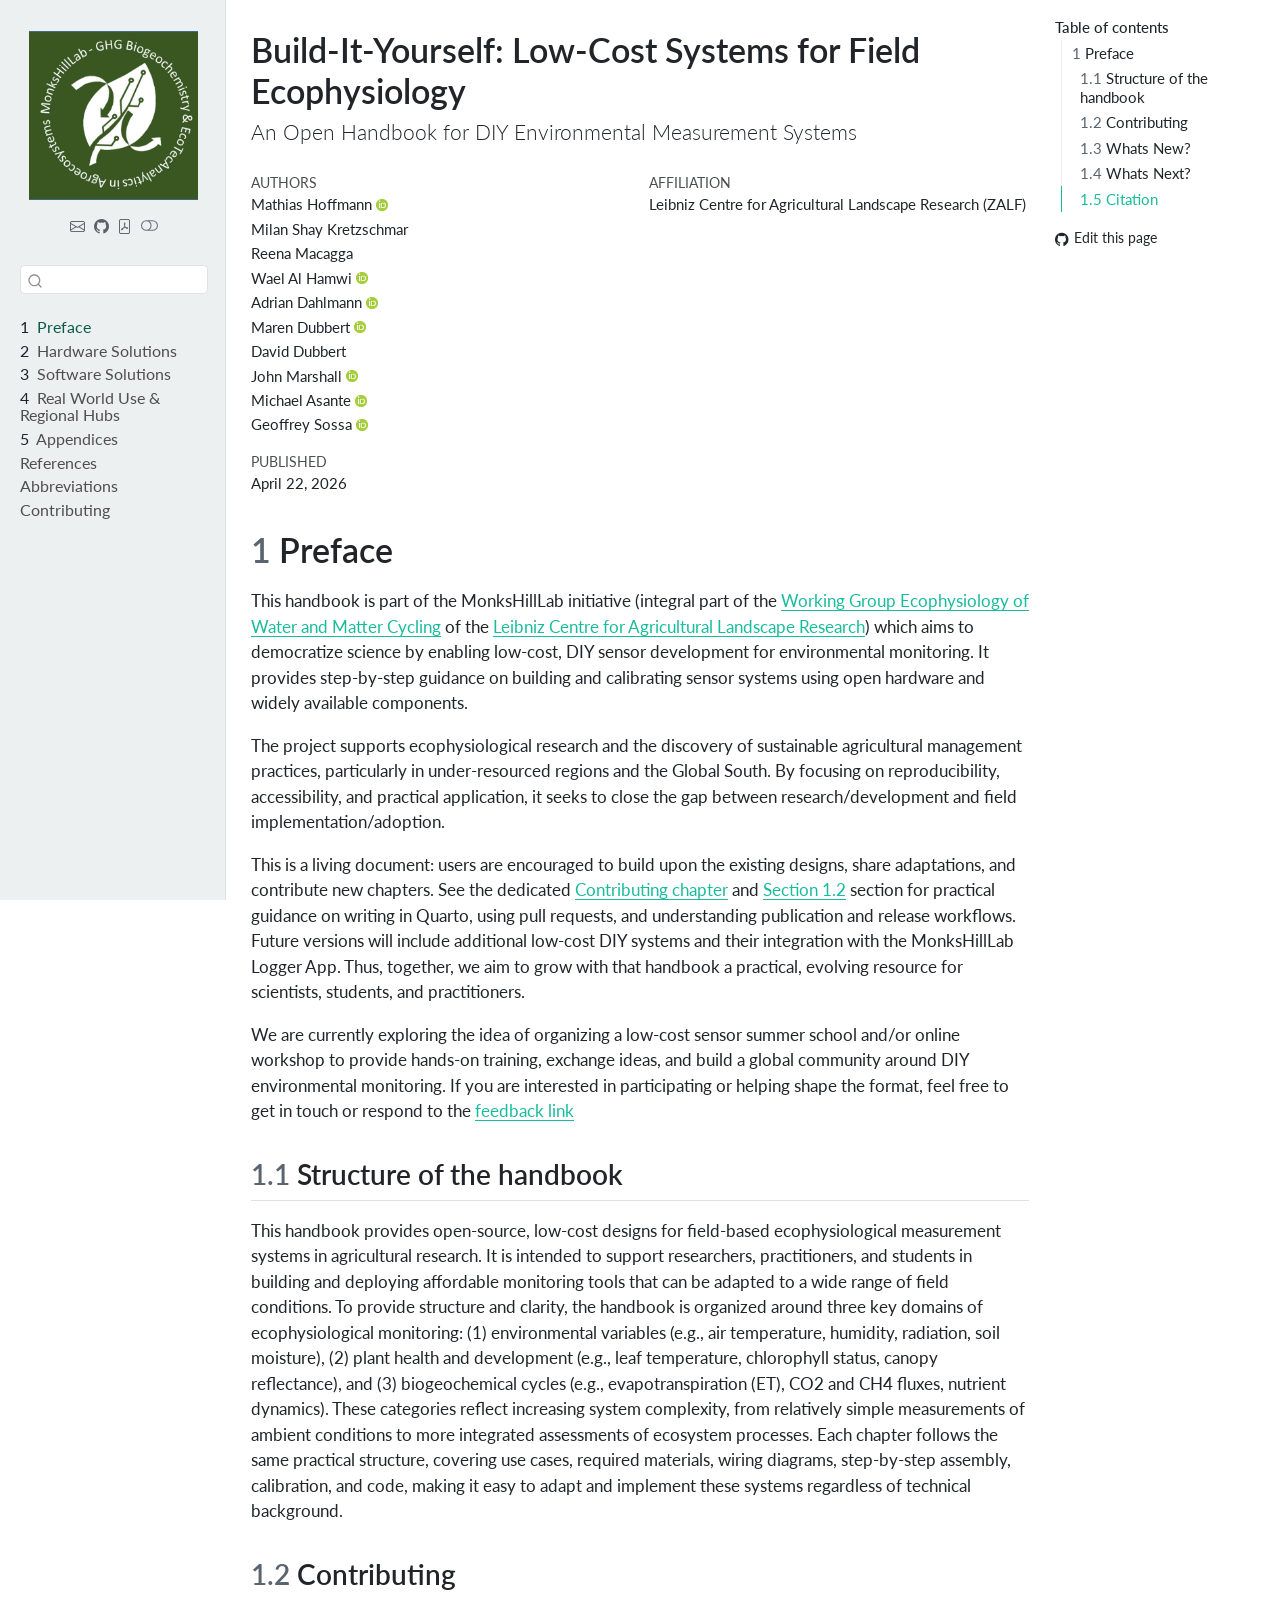
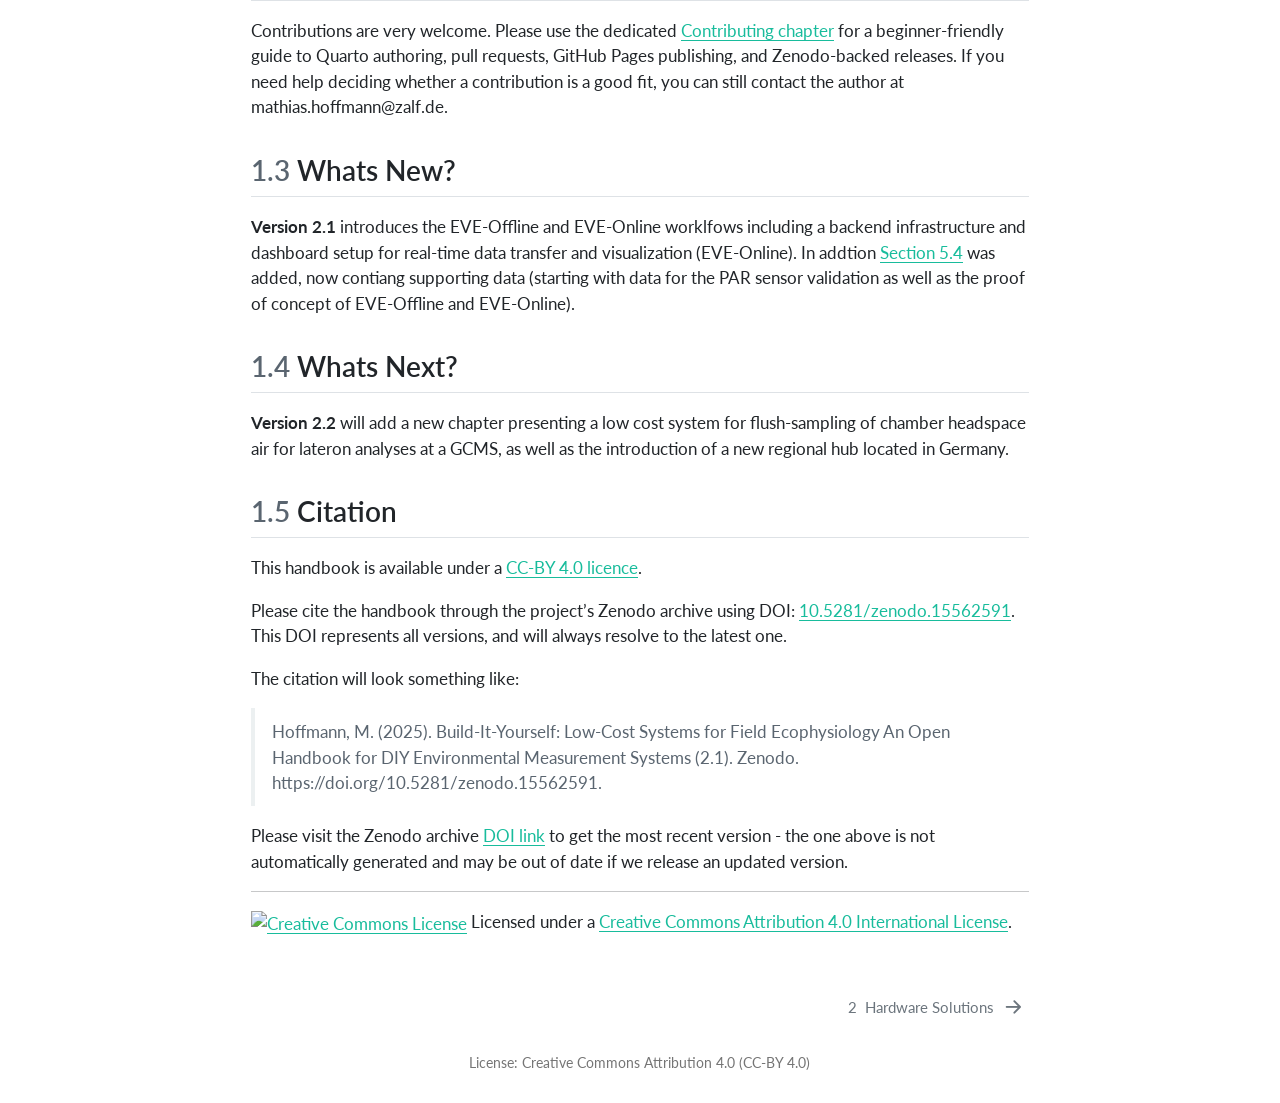
==== commit 6a8eca0a: "Built site for gh-pages" ====
--- a/index.html
+++ b/index.html
@@ -56,9 +56,9 @@
 <link href="site_libs/quarto-html/quarto-syntax-highlighting-7f8f88aac4f3542376d5c11b86a4c14d.css" rel="stylesheet" class="quarto-color-scheme-extra" id="quarto-text-highlighting-styles">
 <script src="site_libs/bootstrap/bootstrap.min.js"></script>
 <link href="site_libs/bootstrap/bootstrap-icons.css" rel="stylesheet">
-<link href="site_libs/bootstrap/bootstrap-c75c47e41b4a108db95474492f6cf601.min.css" rel="stylesheet" append-hash="true" class="quarto-color-scheme" id="quarto-bootstrap" data-mode="light">
-<link href="site_libs/bootstrap/bootstrap-dark-1c487531667cee9fc2b7a6ff2bb929b9.min.css" rel="stylesheet" append-hash="true" class="quarto-color-scheme quarto-color-alternate" id="quarto-bootstrap" data-mode="dark">
-<link href="site_libs/bootstrap/bootstrap-c75c47e41b4a108db95474492f6cf601.min.css" rel="stylesheet" append-hash="true" class="quarto-color-scheme-extra" id="quarto-bootstrap" data-mode="light">
+<link href="site_libs/bootstrap/bootstrap-299e25f7dd983bf99b6040ee74e88e37.min.css" rel="stylesheet" append-hash="true" class="quarto-color-scheme" id="quarto-bootstrap" data-mode="light">
+<link href="site_libs/bootstrap/bootstrap-dark-4070aed0ba7530c7d70946110958b82e.min.css" rel="stylesheet" append-hash="true" class="quarto-color-scheme quarto-color-alternate" id="quarto-bootstrap" data-mode="dark">
+<link href="site_libs/bootstrap/bootstrap-299e25f7dd983bf99b6040ee74e88e37.min.css" rel="stylesheet" append-hash="true" class="quarto-color-scheme-extra" id="quarto-bootstrap" data-mode="light">
 <script id="quarto-search-options" type="application/json">{
   "location": "sidebar",
   "copy-button": false,
@@ -328,6 +328,12 @@
 </li>
         <li class="sidebar-item">
   <div class="sidebar-item-container"> 
+  <a href="./appendices.html" class="sidebar-item-text sidebar-link">
+ <span class="menu-text"><span class="chapter-number">5</span>&nbsp; <span class="chapter-title">Appendices</span></span></a>
+  </div>
+</li>
+        <li class="sidebar-item">
+  <div class="sidebar-item-container"> 
   <a href="./references.html" class="sidebar-item-text sidebar-link">
  <span class="menu-text">References</span></a>
   </div>
@@ -340,8 +346,8 @@
 </li>
         <li class="sidebar-item">
   <div class="sidebar-item-container"> 
-  <a href="./appendices.html" class="sidebar-item-text sidebar-link">
- <span class="menu-text"><span class="chapter-number">5</span>&nbsp; <span class="chapter-title">Appendices</span></span></a>
+  <a href="./contributing.html" class="sidebar-item-text sidebar-link">
+ <span class="menu-text">Contributing</span></a>
   </div>
 </li>
     </ul>
@@ -457,19 +463,19 @@
 <h1 data-number="1"><span class="header-section-number">1</span> Preface</h1>
 <p>This handbook is part of the MonksHillLab initiative (integral part of the <a href="https://www.zalf.de/en/struktur/pb1/ibg/Pages/default.aspx">Working Group Ecophysiology of Water and Matter Cycling</a> of the <a href="https://www.zalf.de/en/Pages/ZALF.aspx">Leibniz Centre for Agricultural Landscape Research</a>) which aims to democratize science by enabling low-cost, DIY sensor development for environmental monitoring. It provides step-by-step guidance on building and calibrating sensor systems using open hardware and widely available components.</p>
 <p>The project supports ecophysiological research and the discovery of sustainable agricultural management practices, particularly in under-resourced regions and the Global South. By focusing on reproducibility, accessibility, and practical application, it seeks to close the gap between research/development and field implementation/adoption.</p>
-<p>This is a living document: users are encouraged to build upon the existing designs, share adaptations, and contribute new chapters, see the <a href="#sec-contributing" class="quarto-xref"><span>Section 1.2</span></a> section for more details. Future versions will include additional low-cost DIY systems and their integration with the MonksHillLab Logger App. Thus, together, we aim to grow with that handbook a practical, evolving resource for scientists, students, and practitioners.</p>
+<p>This is a living document: users are encouraged to build upon the existing designs, share adaptations, and contribute new chapters. See the dedicated <a href="./contributing.html">Contributing chapter</a> and <a href="#sec-contributing" class="quarto-xref"><span>Section 1.2</span></a> section for practical guidance on writing in Quarto, using pull requests, and understanding publication and release workflows. Future versions will include additional low-cost DIY systems and their integration with the MonksHillLab Logger App. Thus, together, we aim to grow with that handbook a practical, evolving resource for scientists, students, and practitioners.</p>
 <p>We are currently exploring the idea of organizing a low-cost sensor summer school and/or online workshop to provide hands-on training, exchange ideas, and build a global community around DIY environmental monitoring. If you are interested in participating or helping shape the format, feel free to get in touch or respond to the <a href="https://docs.google.com/forms/d/e/1FAIpQLSd-lZMnjAK-ll1-eMoKwWdKpjrdHeFioPDRd5Fp-lMQW38EWg/viewform?usp=header">feedback link</a></p>
 <section id="sec-structure" class="level2" data-number="1.1">
 <h2 data-number="1.1" class="anchored" data-anchor-id="sec-structure"><span class="header-section-number">1.1</span> Structure of the handbook</h2>
-<p>This handbook provides open-source, low-cost designs for field-based ecophysiological measurement systems in agricultural research. It is intended to support researchers, practitioners, and students in building and deploying affordable monitoring tools that can be adapted to a wide range of field conditions. To provide structure and clarity, the handbook is organized around three key domains of ecophysiological monitoring: (1) environmental variables (e.g., air temperature, humidity, radiation, soil moisture), (2) plant health and development (e.g., leaf temperature, chlorophyll status, canopy reflectance), and (3) biogeochemical cycles (e.g., evapotranspiration (ET), CO₂ and CH₄ fluxes, nutrient dynamics). These categories reflect increasing system complexity—from relatively simple measurements of ambient conditions to more integrated assessments of ecosystem processes. Each chapter follows the same practical structure—covering use cases, required materials, wiring diagrams, step-by-step assembly, calibration, and code—making it easy to adapt and implement these systems regardless of technical background.</p>
+<p>This handbook provides open-source, low-cost designs for field-based ecophysiological measurement systems in agricultural research. It is intended to support researchers, practitioners, and students in building and deploying affordable monitoring tools that can be adapted to a wide range of field conditions. To provide structure and clarity, the handbook is organized around three key domains of ecophysiological monitoring: (1) environmental variables (e.g., air temperature, humidity, radiation, soil moisture), (2) plant health and development (e.g., leaf temperature, chlorophyll status, canopy reflectance), and (3) biogeochemical cycles (e.g., evapotranspiration (ET), CO2 and CH4 fluxes, nutrient dynamics). These categories reflect increasing system complexity, from relatively simple measurements of ambient conditions to more integrated assessments of ecosystem processes. Each chapter follows the same practical structure, covering use cases, required materials, wiring diagrams, step-by-step assembly, calibration, and code, making it easy to adapt and implement these systems regardless of technical background.</p>
 </section>
 <section id="sec-contributing" class="level2" data-number="1.2">
 <h2 data-number="1.2" class="anchored" data-anchor-id="sec-contributing"><span class="header-section-number">1.2</span> Contributing</h2>
-<p>You’re very welcome to share your improvements/chapters. Just email the author (mathias.hoffmann@zalf.de) and submit an update.</p>
+<p>Contributions are very welcome. Please use the dedicated <a href="./contributing.html">Contributing chapter</a> for a beginner-friendly guide to Quarto authoring, pull requests, GitHub Pages publishing, and Zenodo-backed releases. If you need help deciding whether a contribution is a good fit, you can still contact the author at mathias.hoffmann@zalf.de.</p>
 </section>
 <section id="sec-whats-new" class="level2" data-number="1.3">
 <h2 data-number="1.3" class="anchored" data-anchor-id="sec-whats-new"><span class="header-section-number">1.3</span> Whats New?</h2>
-<p><strong>Version 2.1</strong> introduces the EVE-Offline and EVE-Online worklfows including a backend infrastructure and dashboard setup for real-time data transfer and visualization (EVE-Online). In addtion <a href="appendices.html#sec-appendix_D" class="quarto-xref"><span>Section 5.4</span></a> was added, now contiang supporting data (starting with data for the PAR sensor validation as well as the proof of concept of EVE-Offline and EVE-Online.</p>
+<p><strong>Version 2.1</strong> introduces the EVE-Offline and EVE-Online worklfows including a backend infrastructure and dashboard setup for real-time data transfer and visualization (EVE-Online). In addtion <a href="appendices.html#sec-appendix_D" class="quarto-xref"><span>Section 5.4</span></a> was added, now contiang supporting data (starting with data for the PAR sensor validation as well as the proof of concept of EVE-Offline and EVE-Online).</p>
 </section>
 <section id="sec-whats-next" class="level2" data-number="1.4">
 <h2 data-number="1.4" class="anchored" data-anchor-id="sec-whats-next"><span class="header-section-number">1.4</span> Whats Next?</h2>
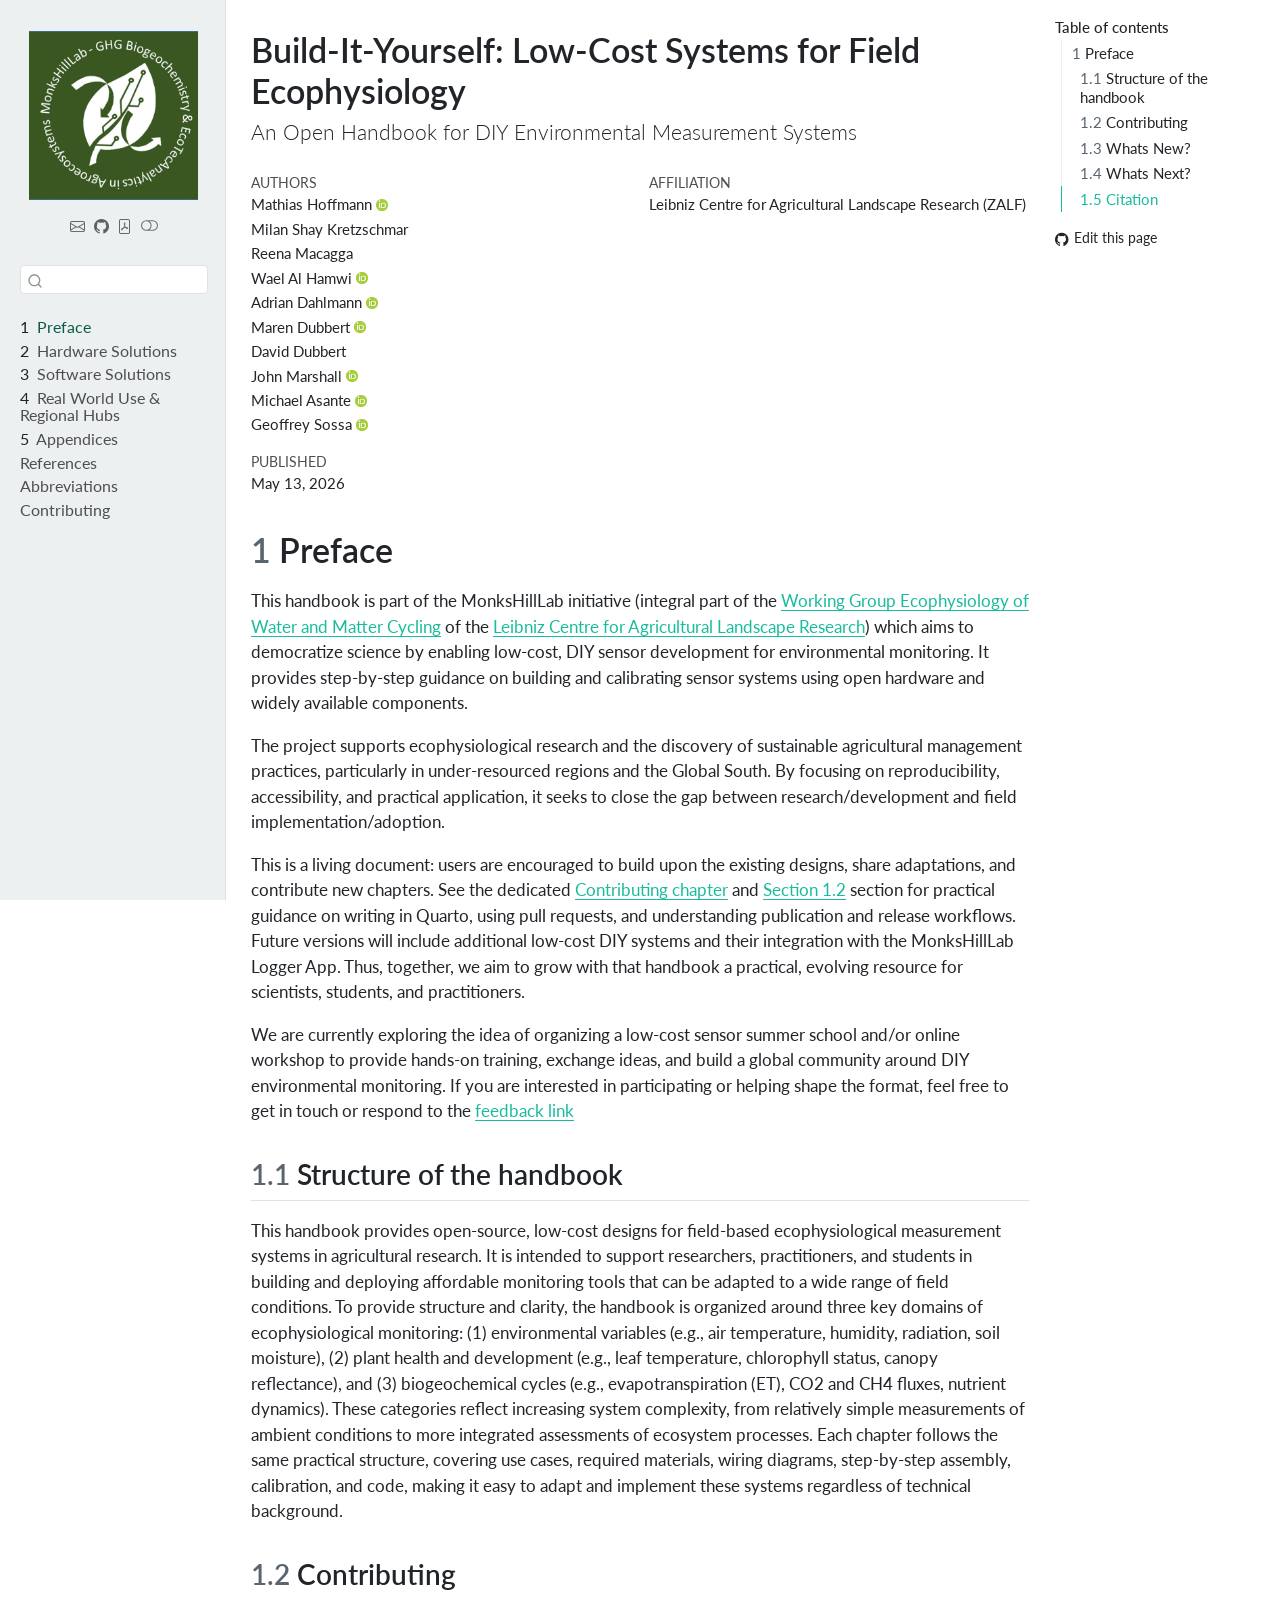
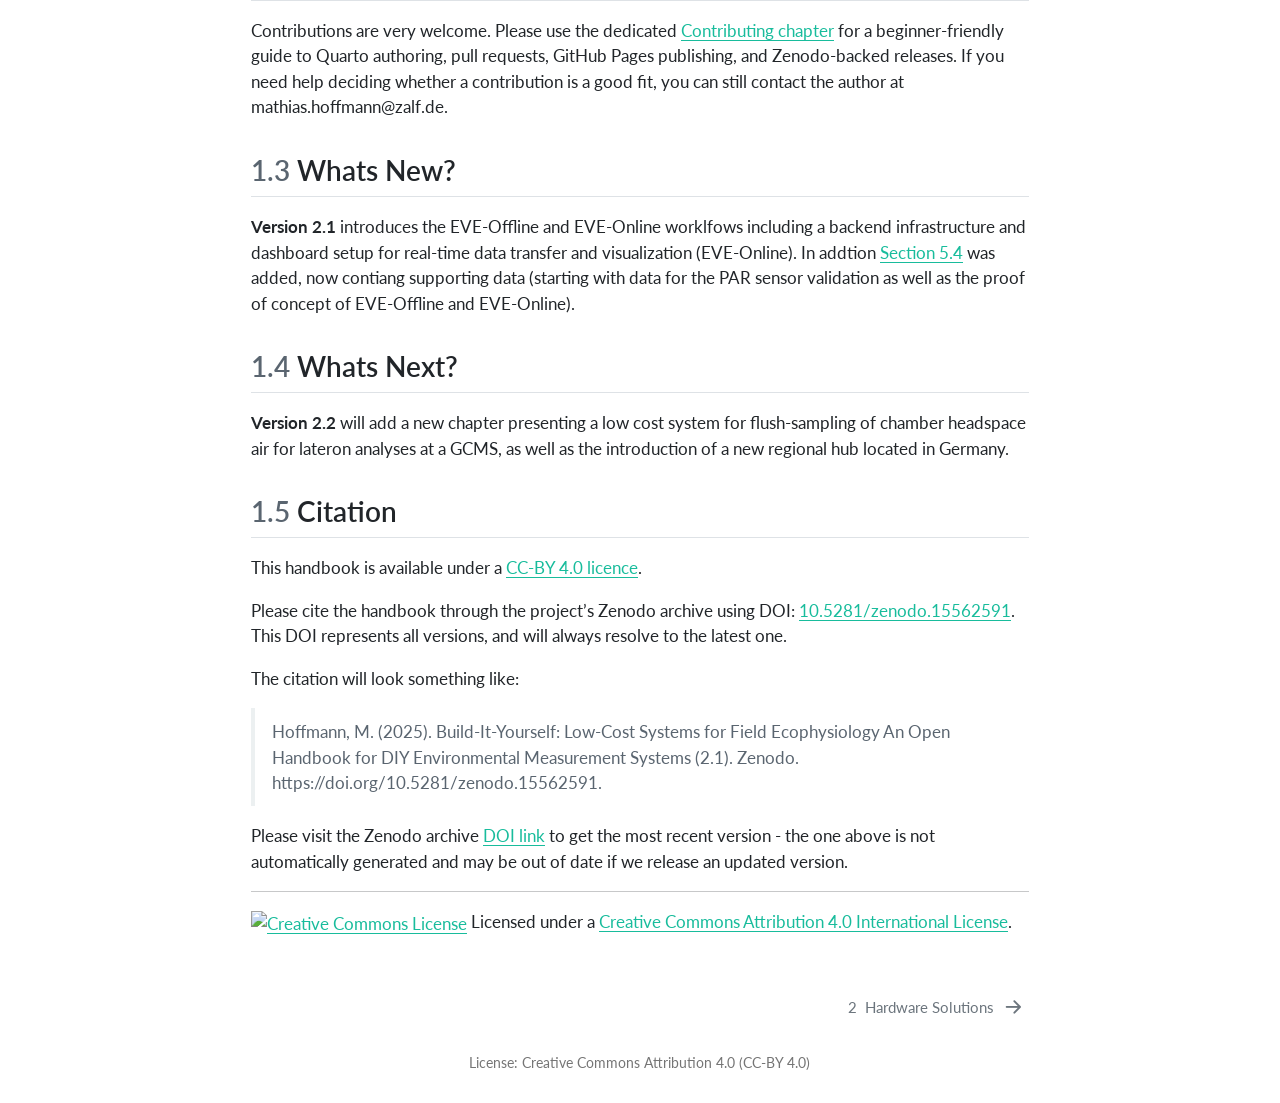
==== commit 27762af1: "Built site for gh-pages" ====
--- a/index.html
+++ b/index.html
@@ -16,7 +16,7 @@
 <meta name="author" content="John Marshall">
 <meta name="author" content="Michael Asante">
 <meta name="author" content="Geoffrey Sossa">
-<meta name="dcterms.date" content="2026-04-22">
+<meta name="dcterms.date" content="2026-05-13">
 
 <title>Build-It-Yourself: Low-Cost Systems for Field Ecophysiology</title>
 <style>
@@ -447,7 +447,7 @@
     <div>
     <div class="quarto-title-meta-heading">Published</div>
     <div class="quarto-title-meta-contents">
-      <p class="date">April 22, 2026</p>
+      <p class="date">May 13, 2026</p>
     </div>
   </div>
   
